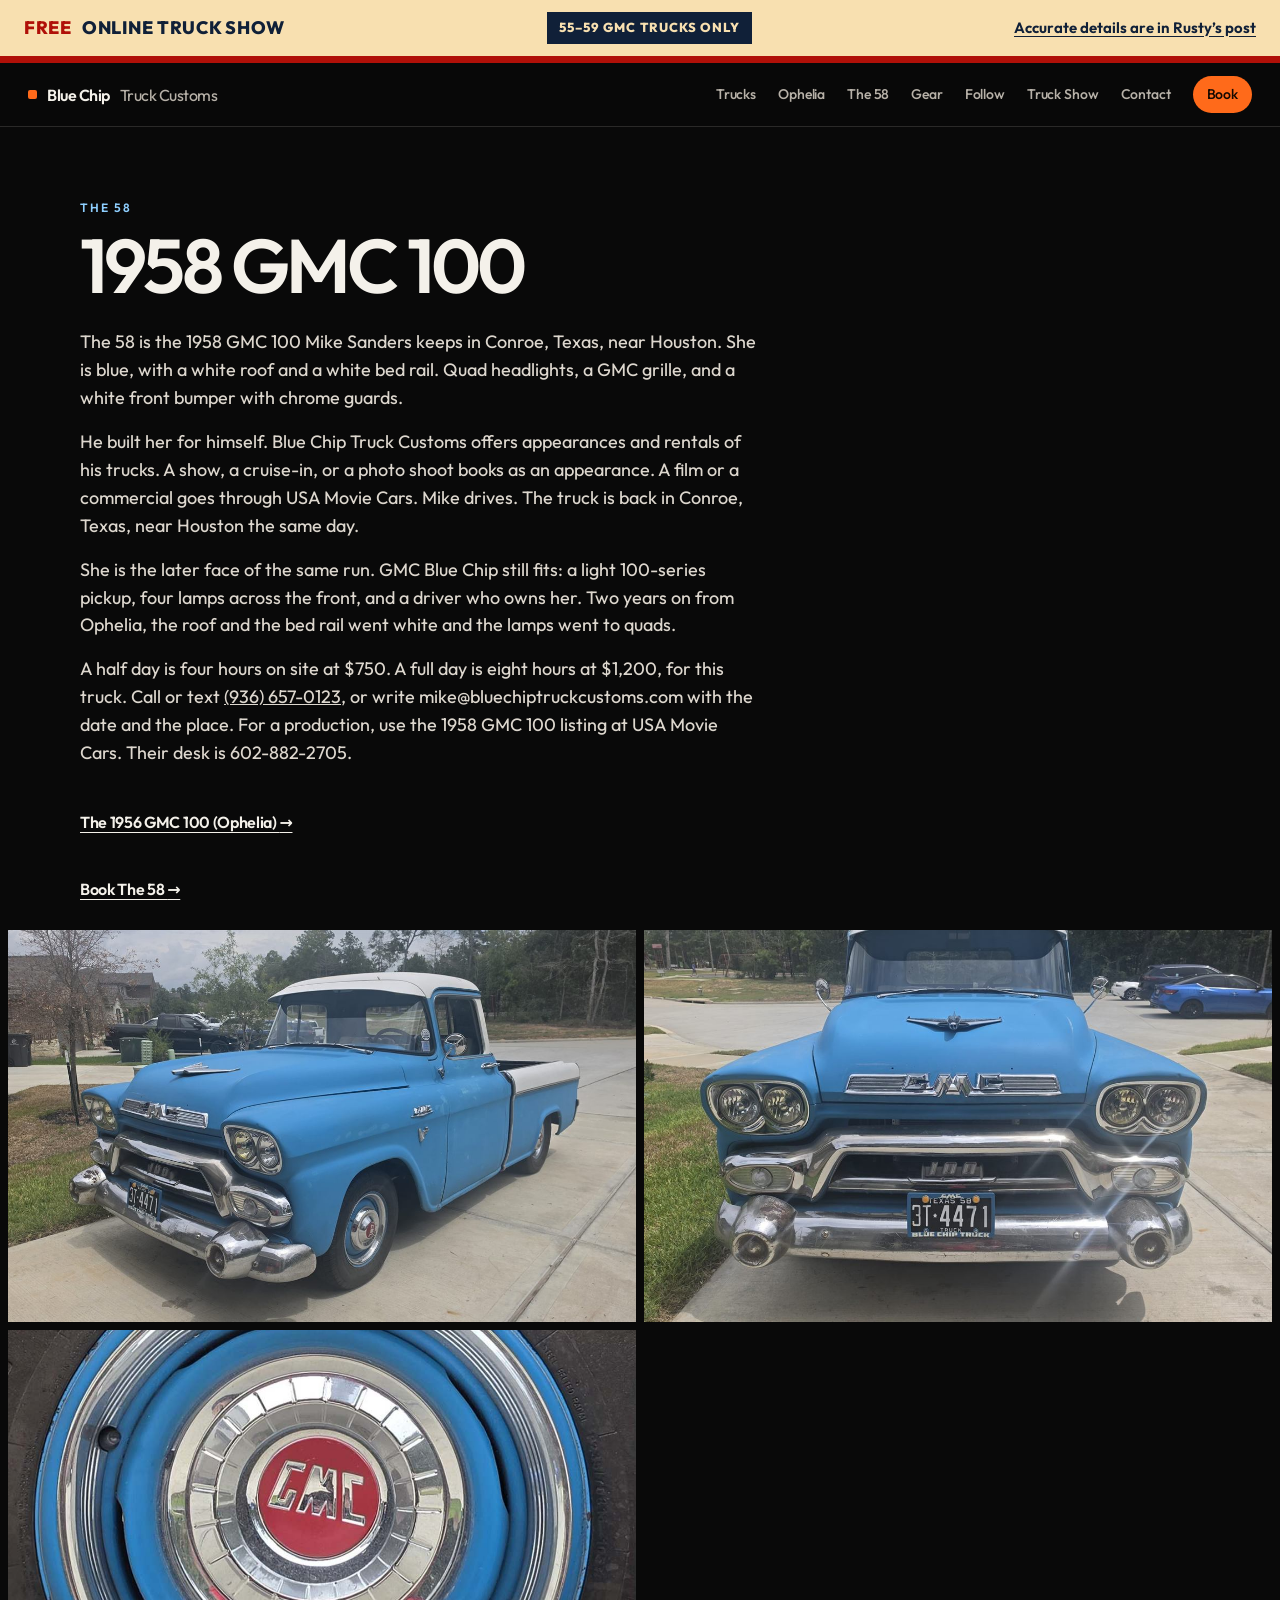
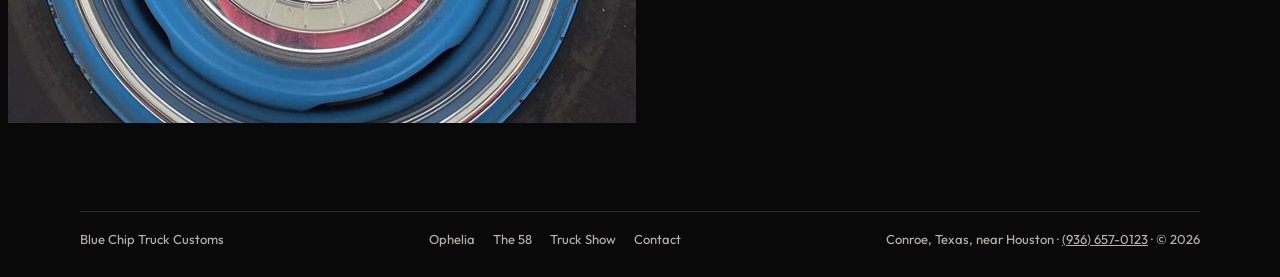
==== 58/index.html @ 90901727 "Match the truck-show flag to the colors on Rusty's poster." ====
<!DOCTYPE html>
<html lang="en">
<head>
<meta charset="utf-8">
<meta name="viewport" content="width=device-width, initial-scale=1">
<title>1958 GMC 100 | Blue Chip Truck Customs</title>
<meta name="description" content="The 58 is the blue 1958 GMC 100 at Blue Chip Truck Customs in Conroe, Texas, near Houston. Appearances and rentals, owner-driven.">
<link rel="canonical" href="https://bluechiptruckcustoms.com/58/">
<meta name="theme-color" content="#090909">
<meta property="og:title" content="1958 GMC 100 | Blue Chip Truck Customs">
<meta property="og:description" content="The 58 is the blue 1958 GMC 100 at Blue Chip Truck Customs in Conroe, Texas, near Houston. Appearances and rentals, owner-driven.">
<meta property="og:type" content="website">
<meta property="og:url" content="https://bluechiptruckcustoms.com/58/">
<meta property="og:image" content="https://bluechiptruckcustoms.com/images/slate-front.jpg">
<meta name="twitter:card" content="summary_large_image">
<link rel="icon" href="../favicon.svg" type="image/svg+xml">
<link rel="preload" href="../fonts/Outfit-Variable.woff2" as="font" type="font/woff2" crossorigin>
<link rel="stylesheet" href="../styles.css">
<script type="application/ld+json">
{
  "@context": "https://schema.org",
  "@type": "LocalBusiness",
  "name": "Blue Chip Truck Customs",
  "url": "https://bluechiptruckcustoms.com/",
  "email": "mike@bluechiptruckcustoms.com",
  "telephone": "+1-936-657-0123",
  "image": "https://bluechiptruckcustoms.com/images/slate-front.jpg",
  "description": "Blue Chip Truck Customs books appearances and rentals of classic 1956 and 1958 GMC trucks in Conroe, Texas, near Houston. Owner-driven for shows and photos.",
  "areaServed": [
    { "@type": "City", "name": "Conroe" },
    { "@type": "City", "name": "Houston" }
  ]
}
</script>
<script>
!function(e){if(!window.pintrk){window.pintrk=function(){window.pintrk.queue.push(Array.prototype.slice.call(arguments))};var n=window.pintrk;n.queue=[],n.version="3.0";var t=document.createElement("script");t.async=!0,t.src=e;var r=document.getElementsByTagName("script")[0];r.parentNode.insertBefore(t,r)}}("https://s.pinimg.com/ct/core.js");
pintrk('load','2614106299351');
pintrk('page');
</script>
<noscript><img height="1" width="1" style="display:none;" alt="" src="https://ct.pinterest.com/v3/?event=init&tid=2614106299351&noscript=1"></noscript>
</head>
<body>
<a class="skip" href="#content">Skip to The 58</a>
<a class="show-flag" href="https://www.facebook.com/events/2362457191221262/?view=permalink&amp;post_id=2362457324554582">
  <span class="show-flag-title"><span class="show-flag-free">Free</span> Online Truck Show</span>
  <span class="show-flag-only">55–59 GMC trucks only</span>
  <span class="show-flag-link">Accurate details are in Rusty’s post</span>
</a>
<header class="site-header">
  <p class="mark">
    <a href="/">
      <span class="chip" aria-hidden="true"></span>
      Blue Chip
      <span class="mark-rest">Truck Customs</span>
    </a>
  </p>
  <nav class="nav" aria-label="Primary">
    <a href="/#trucks">Trucks</a>
    <a href="/ophelia/">Ophelia</a>
    <a href="/58/">The 58</a>
    <a href="/#gear">Gear</a>
    <a href="/#follow">Follow</a>
    <a href="/gmc-truck-show/">Truck Show</a>
    <a href="/contact/">Contact</a>
    <a class="nav-book" href="/contact/">Book</a>
  </nav>
</header>

<main class="page" id="content">
  <div class="wrap">
    <p class="eyebrow accent-blue">The 58</p>
    <h1>1958 GMC 100</h1>
    <div class="page-copy">
      <p>The 58 is the 1958 GMC 100 Mike Sanders keeps in Conroe, Texas, near Houston. She is blue, with a white roof and a white bed rail. Quad headlights, a GMC grille, and a white front bumper with chrome guards.</p>
      <p>He built her for himself. Blue Chip Truck Customs offers appearances and rentals of his trucks. A show, a cruise-in, or a photo shoot books as an appearance. A film or a commercial goes through USA Movie Cars. Mike drives. The truck is back in Conroe, Texas, near Houston the same day.</p>
      <p>She is the later face of the same run. GMC Blue Chip still fits: a light 100-series pickup, four lamps across the front, and a driver who owns her. Two years on from Ophelia, the roof and the bed rail went white and the lamps went to quads.</p>
      <p>A half day is four hours on site at $750. A full day is eight hours at $1,200, for this truck. Call or text <a href="tel:+19366570123">(936) 657-0123</a>, or write mike@bluechiptruckcustoms.com with the date and the place. For a production, use the 1958 GMC 100 listing at USA Movie Cars. Their desk is 602-882-2705.</p>
    </div>
    <p><a class="text-link" href="/ophelia/">The 1956 GMC 100 (Ophelia) <span aria-hidden="true">&rarr;</span></a></p>
    <p><a class="text-link" href="/contact/">Book The 58 <span aria-hidden="true">&rarr;</span></a></p>
  </div>
  <div class="gallery">
    <img src="../images/slate-front.jpg" width="1364" height="768" alt="Blue 1958 GMC pickup The 58, white roof, front three-quarter">
    <img src="../images/slate-grille.jpg" width="1296" height="729" alt="Front of The 58, quad headlights and GMC grille">
    <img class="wheel" src="../images/slate-wheel.jpg" width="1132" height="1110" alt="Blue and chrome GMC hubcap on The 58">
  </div>
</main>

<footer class="site-footer">
  <div class="wrap footer-row">
    <p>Blue Chip Truck Customs</p>
    <nav class="footer-links" aria-label="Pages">
      <a href="/ophelia/">Ophelia</a>
      <a href="/58/">The 58</a>
      <a href="/gmc-truck-show/">Truck Show</a>
      <a href="/contact/">Contact</a>
    </nav>
    <p>Conroe, Texas, near Houston &middot; <a href="tel:+19366570123">(936) 657-0123</a> &middot; &copy; 2026</p>
  </div>
</footer>
</body>
</html>
---- styles.css ----
@font-face {
  font-family: Outfit;
  src: url("fonts/Outfit-Variable.woff2") format("woff2");
  font-weight: 100 900;
  font-style: normal;
  font-display: swap;
}

:root {
  --bg: #090909;
  --ink: #f4f1ea;
  --muted: #b7b1a8;
  --line: rgba(244, 241, 234, 0.14);
  --orange: #ff6a1a;
  --blue: #8ecfff;
  --max: 1120px;
  --header: 64px;
}

* { box-sizing: border-box; }

html { scroll-behavior: smooth; }

html,
body { overflow-x: clip; }

body {
  margin: 0;
  background: var(--bg);
  color: var(--ink);
  font-family: Outfit, "Segoe UI", system-ui, sans-serif;
  font-size: 17px;
  font-weight: 430;
  line-height: 1.5;
  text-rendering: optimizeLegibility;
  -webkit-font-smoothing: antialiased;
  color-scheme: dark;
}

img { display: block; max-width: 100%; height: auto; }

a { color: inherit; }

::selection {
  background: var(--orange);
  color: #140800;
}

.skip {
  position: absolute;
  left: 12px;
  top: -48px;
  z-index: 20;
  padding: 8px 12px;
  background: var(--orange);
  color: #140800;
  font-weight: 600;
  text-decoration: none;
}

.skip:focus { top: 12px; }

.show-flag {
  display: flex;
  flex-wrap: wrap;
  justify-content: space-between;
  align-items: center;
  gap: 8px 28px;
  width: 100%;
  padding: 12px 24px;
  background: #f8e0b0;
  color: #102038;
  text-decoration: none;
  border-bottom: 7px solid #b01008;
}

.show-flag-title {
  font-size: 18px;
  font-weight: 800;
  letter-spacing: 0.04em;
  text-transform: uppercase;
  color: #102038;
}

.show-flag-free {
  color: #b01008;
  margin-right: 0.35em;
}

.show-flag-only {
  background: #102038;
  color: #f8e0b0;
  font-size: 13px;
  font-weight: 800;
  letter-spacing: 0.08em;
  text-transform: uppercase;
  padding: 6px 12px;
}

.show-flag-link {
  font-size: 15px;
  font-weight: 650;
  color: #102038;
  text-decoration: underline;
  text-underline-offset: 3px;
}

.show-flag:hover { background: #fae6bc; }

.show-flag:focus-visible {
  outline: 3px solid #102038;
  outline-offset: -6px;
}

.sr {
  position: absolute;
  width: 1px;
  height: 1px;
  padding: 0;
  margin: -1px;
  overflow: hidden;
  clip: rect(0, 0, 0, 0);
  white-space: nowrap;
  border: 0;
}

.wrap {
  width: min(var(--max), calc(100% - 48px));
  margin-inline: auto;
}

.site-header {
  position: sticky;
  top: 0;
  z-index: 5;
  display: flex;
  align-items: center;
  justify-content: space-between;
  gap: 20px;
  height: var(--header);
  padding: 0 28px;
  background: rgba(9, 9, 9, 0.9);
  border-bottom: 1px solid var(--line);
  backdrop-filter: blur(16px);
}

.mark {
  margin: 0;
  font-size: 16px;
  font-weight: 600;
  letter-spacing: -0.03em;
  line-height: 1;
}

.mark a {
  display: inline-flex;
  align-items: center;
  gap: 10px;
  text-decoration: none;
}

.chip {
  width: 9px;
  height: 9px;
  border-radius: 2px;
  background: var(--orange);
}

.mark-rest {
  font-weight: 430;
  color: var(--muted);
}

.nav {
  display: flex;
  align-items: center;
  gap: 22px;
}

.nav a {
  font-size: 14px;
  font-weight: 520;
  letter-spacing: -0.01em;
  text-decoration: none;
  color: var(--muted);
}

.nav a:hover { color: var(--ink); }

.nav-book {
  padding: 8px 14px;
  border-radius: 999px;
  background: var(--orange);
  color: #140800;
}

.nav a.nav-book { color: #140800; }

.nav-book:hover { background: #ff8140; }

a:focus-visible,
.panel:focus-visible {
  outline: 2px solid var(--orange);
  outline-offset: 3px;
}

.hero {
  display: grid;
  grid-template-columns: 1fr 1fr;
  gap: 3px;
  background: #000;
}

.panel {
  position: relative;
  display: block;
  overflow: hidden;
  aspect-ratio: 16 / 10;
  color: #fff;
  text-decoration: none;
}

.panel img {
  position: absolute;
  inset: 0;
  width: 100%;
  height: 100%;
  object-fit: cover;
  object-position: 50% 62%;
  transition: transform 0.7s ease;
}

.panel .slate { object-position: 42% 58%; }

.panel:hover img { transform: scale(1.035); }

.panel-shade {
  position: absolute;
  inset: auto 0 0 0;
  height: 46%;
  background: linear-gradient(to top, rgba(0, 0, 0, 0.78), rgba(0, 0, 0, 0));
  pointer-events: none;
}

.panel-label {
  position: absolute;
  left: 24px;
  right: 24px;
  bottom: 22px;
  display: flex;
  flex-direction: column;
  gap: 2px;
}

.panel-year {
  font-size: 12px;
  font-weight: 560;
  letter-spacing: 0.16em;
  text-transform: uppercase;
  color: rgba(255, 255, 255, 0.78);
}

.panel-name {
  font-size: clamp(40px, 4.6vw, 68px);
  font-weight: 600;
  letter-spacing: -0.045em;
  line-height: 0.92;
}

.story { padding: 96px 0 20px; }

.eyebrow {
  margin: 0 0 14px;
  font-size: 12px;
  font-weight: 600;
  letter-spacing: 0.16em;
  text-transform: uppercase;
  color: var(--orange);
}

.accent-blue { color: var(--blue); }

.display {
  max-width: min(11em, 100%);
  margin: 0;
  font-size: clamp(40px, 5.6vw, 80px);
  font-weight: 560;
  letter-spacing: -0.046em;
  line-height: 0.98;
  text-wrap: balance;
}

.where {
  margin: 22px 0 0;
  color: var(--muted);
  font-size: 13px;
  font-weight: 560;
  letter-spacing: 0.16em;
  text-transform: uppercase;
}

.chapter { padding-top: 96px; }

.chapter-head {
  display: grid;
  grid-template-columns: 0.85fr 1.15fr;
  gap: 28px 48px;
  align-items: end;
}

h2 {
  margin: 0;
  font-size: clamp(48px, 11vw, 108px);
  font-weight: 600;
  letter-spacing: -0.05em;
  line-height: 0.86;
  text-wrap: balance;
}

.copy p,
.lead,
.book-copy p {
  margin: 0;
  color: #ddd7ce;
  font-size: 18px;
  line-height: 1.5;
}

.chapter h2 {
  max-width: 9em;
  font-size: clamp(32px, 4.8vw, 64px);
  line-height: 0.92;
}

.prose {
  display: flex;
  flex-direction: column;
  gap: 16px;
  max-width: 40em;
  margin-top: 28px;
}

.prose p,
.page-copy p {
  margin: 0;
  color: #ddd7ce;
  font-size: 18px;
  line-height: 1.55;
}

.page { padding: 72px 0 88px; }

.page h1 {
  margin: 0;
  max-width: 12em;
  font-size: clamp(40px, 6vw, 76px);
  font-weight: 600;
  letter-spacing: -0.05em;
  line-height: 0.92;
}

.page-copy {
  display: flex;
  flex-direction: column;
  gap: 16px;
  max-width: 40em;
  margin-top: 28px;
}

.page .book-copy { margin-top: 28px; }

.footer-links {
  display: flex;
  flex-wrap: wrap;
  gap: 8px 18px;
}

.footer-links a {
  color: var(--muted);
  font-size: 13px;
  text-decoration: none;
}

.footer-links a:hover { color: var(--ink); }

.facts {
  display: grid;
  grid-template-columns: repeat(4, minmax(0, 1fr));
  gap: 16px 18px;
  margin: 28px auto 0;
  padding-top: 18px;
  border-top: 1px solid var(--line);
}

.facts div { min-width: 0; }

.facts dt {
  margin: 0;
  color: var(--muted);
  font-size: 11px;
  font-weight: 600;
  letter-spacing: 0.14em;
  text-transform: uppercase;
}

.facts dd {
  margin: 6px 0 0;
  font-size: 15px;
  font-weight: 520;
  letter-spacing: -0.02em;
}

.gallery {
  display: grid;
  grid-template-columns: minmax(0, 1fr) minmax(0, 1fr);
  gap: 8px;
  margin-top: 28px;
  padding: 0 8px;
}

.gallery img {
  width: 100%;
  aspect-ratio: 16 / 10;
  object-fit: cover;
  background: #161616;
}

.gallery-detail { grid-template-columns: minmax(0, 1.6fr) minmax(0, 1fr); }

.gallery-detail img,
.gallery-detail .wheel {
  height: auto;
  aspect-ratio: 16 / 10;
}

.gallery-detail .wheel {
  aspect-ratio: 1;
  object-position: center;
}

.gear {
  margin-top: 96px;
  padding: 72px 0 28px;
  border-top: 1px solid var(--line);
}

.gear h2 { margin-bottom: 14px; }

.lead { max-width: 34em; }

.cards {
  display: grid;
  grid-template-columns: 1fr 1fr;
  gap: 18px;
  margin-top: 32px;
}

.card {
  display: block;
  color: inherit;
  text-decoration: none;
}

.card-media {
  display: block;
  overflow: hidden;
  border-radius: 16px;
  background: #fff;
}

.card img {
  width: 100%;
  aspect-ratio: 1;
  object-fit: cover;
  transition: transform 0.55s ease;
}

.card:hover img { transform: scale(1.03); }

.card-copy {
  display: flex;
  flex-direction: column;
  gap: 4px;
  padding: 14px 2px 0;
}

.card strong {
  font-size: 22px;
  font-weight: 600;
  letter-spacing: -0.03em;
}

.card-copy span { color: var(--muted); font-size: 15px; }

.text-link {
  display: inline-block;
  margin-top: 26px;
  font-size: 16px;
  font-weight: 600;
  letter-spacing: -0.02em;
  text-underline-offset: 4px;
}

.text-link:hover { color: var(--orange); }

.spot { padding: 72px 0 8px; }

.spot-grid {
  display: grid;
  grid-template-columns: 1.1fr 0.9fr;
  gap: 32px 48px;
  align-items: end;
  padding-top: 48px;
  border-top: 1px solid var(--line);
}

.spot-copy {
  display: flex;
  flex-direction: column;
  align-items: flex-start;
  gap: 16px;
}

.spot-copy p { max-width: 28em; }

.book { padding: 88px 0 72px; }

.film {
  display: flex;
  flex-direction: column;
  gap: 10px;
  margin-top: 8px;
  padding-top: 16px;
  border-top: 1px solid var(--line);
}

.film p { margin: 0; }

.film-links {
  display: flex;
  flex-wrap: wrap;
  gap: 8px 18px;
}

.film-links a {
  font-weight: 620;
  letter-spacing: -0.02em;
  text-underline-offset: 3px;
}

.film-links a:hover { color: var(--orange); }

.book-grid {
  display: grid;
  grid-template-columns: 1.1fr 0.9fr;
  gap: 32px 48px;
  align-items: end;
  padding-top: 48px;
  border-top: 1px solid var(--line);
}

.book-copy {
  display: flex;
  flex-direction: column;
  align-items: flex-start;
  gap: 16px;
}

.book-copy p { max-width: 28em; }

.rates {
  display: grid;
  grid-template-columns: 1fr 1fr;
  gap: 8px 28px;
  width: 100%;
  max-width: 28em;
  margin: 0;
}

.rates dt {
  margin: 0;
  color: var(--muted);
  font-size: 11px;
  font-weight: 600;
  letter-spacing: 0.14em;
  text-transform: uppercase;
}

.rates dd {
  margin: 4px 0 0;
  font-size: 32px;
  font-weight: 600;
  letter-spacing: -0.04em;
  line-height: 1;
}

.book-copy p.rate-note {
  color: var(--muted);
  font-size: 15px;
}

.btn {
  display: inline-flex;
  align-items: center;
  justify-content: center;
  min-height: 48px;
  padding: 12px 18px;
  border-radius: 999px;
  background: var(--orange);
  color: #140800;
  font-size: 16px;
  font-weight: 650;
  letter-spacing: -0.02em;
  text-decoration: none;
}

.btn:hover { background: #ff8140; }

.email {
  color: var(--muted);
  font-size: 15px;
  text-underline-offset: 3px;
  overflow-wrap: anywhere;
}

.email:hover { color: var(--ink); }

.follow {
  padding: 88px 0 8px;
}

.follow h2 { margin-bottom: 0; }

.link-stack {
  display: flex;
  flex-direction: column;
  gap: 10px;
  max-width: 640px;
  margin-top: 28px;
}

.link-row {
  display: grid;
  grid-template-columns: auto 1fr auto;
  align-items: center;
  gap: 16px;
  min-height: 68px;
  padding: 14px 18px;
  border: 1px solid var(--line);
  border-radius: 16px;
  text-decoration: none;
}

.link-row:hover {
  border-color: var(--orange);
  background: rgba(255, 106, 26, 0.08);
}

.link-name {
  font-size: 18px;
  font-weight: 620;
  letter-spacing: -0.03em;
}

.link-meta {
  color: var(--muted);
  font-size: 14px;
  text-align: right;
}

.link-go {
  color: var(--orange);
  font-size: 18px;
  line-height: 1;
}

.site-footer {
  padding: 0 0 28px;
}

.footer-row {
  display: flex;
  justify-content: space-between;
  gap: 12px 24px;
  padding-top: 18px;
  border-top: 1px solid var(--line);
}

.site-footer p {
  margin: 0;
  color: var(--muted);
  font-size: 13px;
}

#trucks,
#ophelia,
#the-58,
#gear,
#follow,
#framed,
#book { scroll-margin-top: 76px; }

@media (max-width: 900px) {
  :root { --header: 56px; }

  .wrap { width: min(var(--max), calc(100% - 32px)); }

  .site-header {
    height: auto;
    min-height: var(--header);
    flex-wrap: wrap;
    padding: 8px 10px;
    gap: 8px;
  }

  .mark { font-size: 14px; }

  .mark a { gap: 6px; }

  .mark-rest { display: none; }

  .nav {
    gap: 8px 12px;
    flex-wrap: wrap;
    justify-content: flex-end;
  }

  .nav a {
    font-size: 12px;
    white-space: nowrap;
  }

  .nav-book { padding: 6px 9px; }

  .hero { grid-template-columns: 1fr; }

  .panel-label { left: 16px; bottom: 14px; }

  .panel-name { font-size: 40px; }

  .story { padding-top: 64px; }

  .chapter { padding-top: 72px; }

  .chapter-head,
  .book-grid,
  .spot-grid,
  .cards,
  .gallery,
  .gallery-detail { grid-template-columns: minmax(0, 1fr); }

  .chapter-head > *,
  .book-grid > *,
  .spot-grid > * { min-width: 0; }

  .facts { grid-template-columns: 1fr 1fr; }

  .gallery-detail .wheel { max-width: 420px; }

  .gear { margin-top: 72px; }

  .follow { padding-top: 64px; }

  .link-row {
    grid-template-columns: 1fr auto;
    gap: 8px 12px;
  }

  .link-meta {
    grid-column: 1;
    text-align: left;
  }

  .link-go { grid-column: 2; grid-row: 1 / span 2; }

  .book { padding: 64px 0 48px; }

  .footer-row { flex-direction: column; }
}

@media (prefers-reduced-motion: reduce) {
  html { scroll-behavior: auto; }
  .panel img,
  .card img { transition: none; }
}
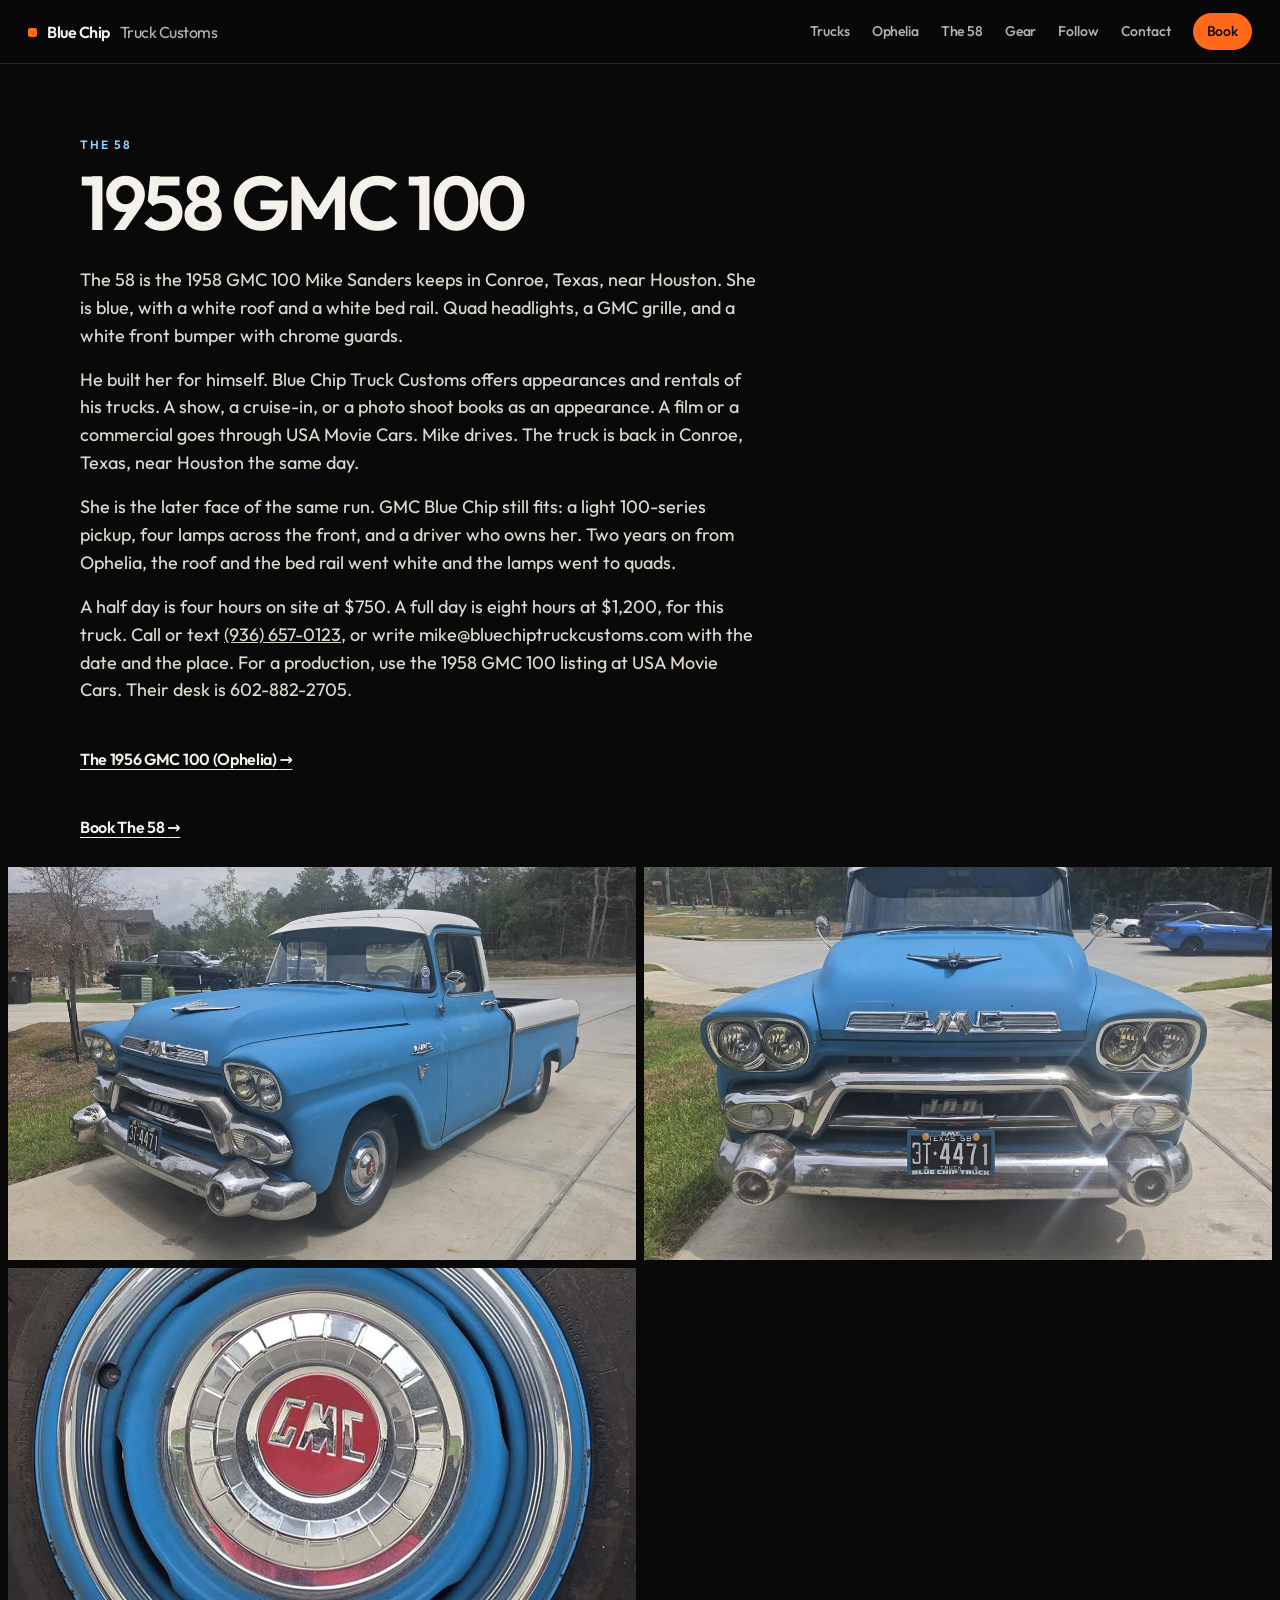
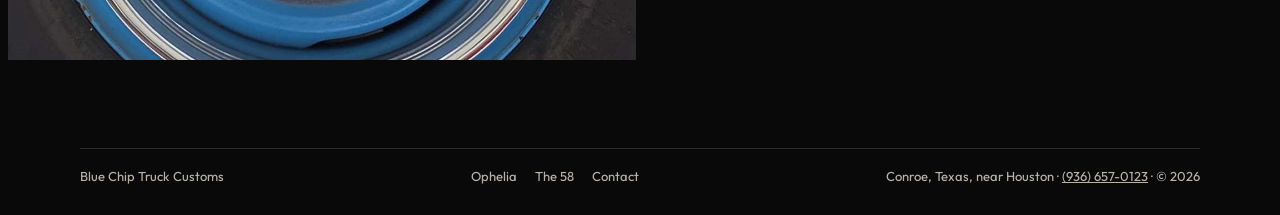
==== commit 2dd00f11: "Remove the online truck show now that the event is over." ====
--- a/58/index.html
+++ b/58/index.html
@@ -41,11 +41,6 @@
 </head>
 <body>
 <a class="skip" href="#content">Skip to The 58</a>
-<a class="show-flag" href="https://www.facebook.com/events/2362457191221262/?view=permalink&amp;post_id=2362457324554582">
-  <span class="show-flag-title"><span class="show-flag-free">Free</span> Online Truck Show</span>
-  <span class="show-flag-only">55–59 GMC trucks only</span>
-  <span class="show-flag-link">Accurate details are in Rusty’s post</span>
-</a>
 <header class="site-header">
   <p class="mark">
     <a href="/">
@@ -60,7 +55,6 @@
     <a href="/58/">The 58</a>
     <a href="/#gear">Gear</a>
     <a href="/#follow">Follow</a>
-    <a href="/gmc-truck-show/">Truck Show</a>
     <a href="/contact/">Contact</a>
     <a class="nav-book" href="/contact/">Book</a>
   </nav>
@@ -92,7 +86,6 @@
     <nav class="footer-links" aria-label="Pages">
       <a href="/ophelia/">Ophelia</a>
       <a href="/58/">The 58</a>
-      <a href="/gmc-truck-show/">Truck Show</a>
       <a href="/contact/">Contact</a>
     </nav>
     <p>Conroe, Texas, near Houston &middot; <a href="tel:+19366570123">(936) 657-0123</a> &middot; &copy; 2026</p>
--- a/styles.css
+++ b/styles.css
@@ -59,58 +59,6 @@
 }
 
 .skip:focus { top: 12px; }
-
-.show-flag {
-  display: flex;
-  flex-wrap: wrap;
-  justify-content: space-between;
-  align-items: center;
-  gap: 8px 28px;
-  width: 100%;
-  padding: 12px 24px;
-  background: #f8e0b0;
-  color: #102038;
-  text-decoration: none;
-  border-bottom: 7px solid #b01008;
-}
-
-.show-flag-title {
-  font-size: 18px;
-  font-weight: 800;
-  letter-spacing: 0.04em;
-  text-transform: uppercase;
-  color: #102038;
-}
-
-.show-flag-free {
-  color: #b01008;
-  margin-right: 0.35em;
-}
-
-.show-flag-only {
-  background: #102038;
-  color: #f8e0b0;
-  font-size: 13px;
-  font-weight: 800;
-  letter-spacing: 0.08em;
-  text-transform: uppercase;
-  padding: 6px 12px;
-}
-
-.show-flag-link {
-  font-size: 15px;
-  font-weight: 650;
-  color: #102038;
-  text-decoration: underline;
-  text-underline-offset: 3px;
-}
-
-.show-flag:hover { background: #fae6bc; }
-
-.show-flag:focus-visible {
-  outline: 3px solid #102038;
-  outline-offset: -6px;
-}
 
 .sr {
   position: absolute;
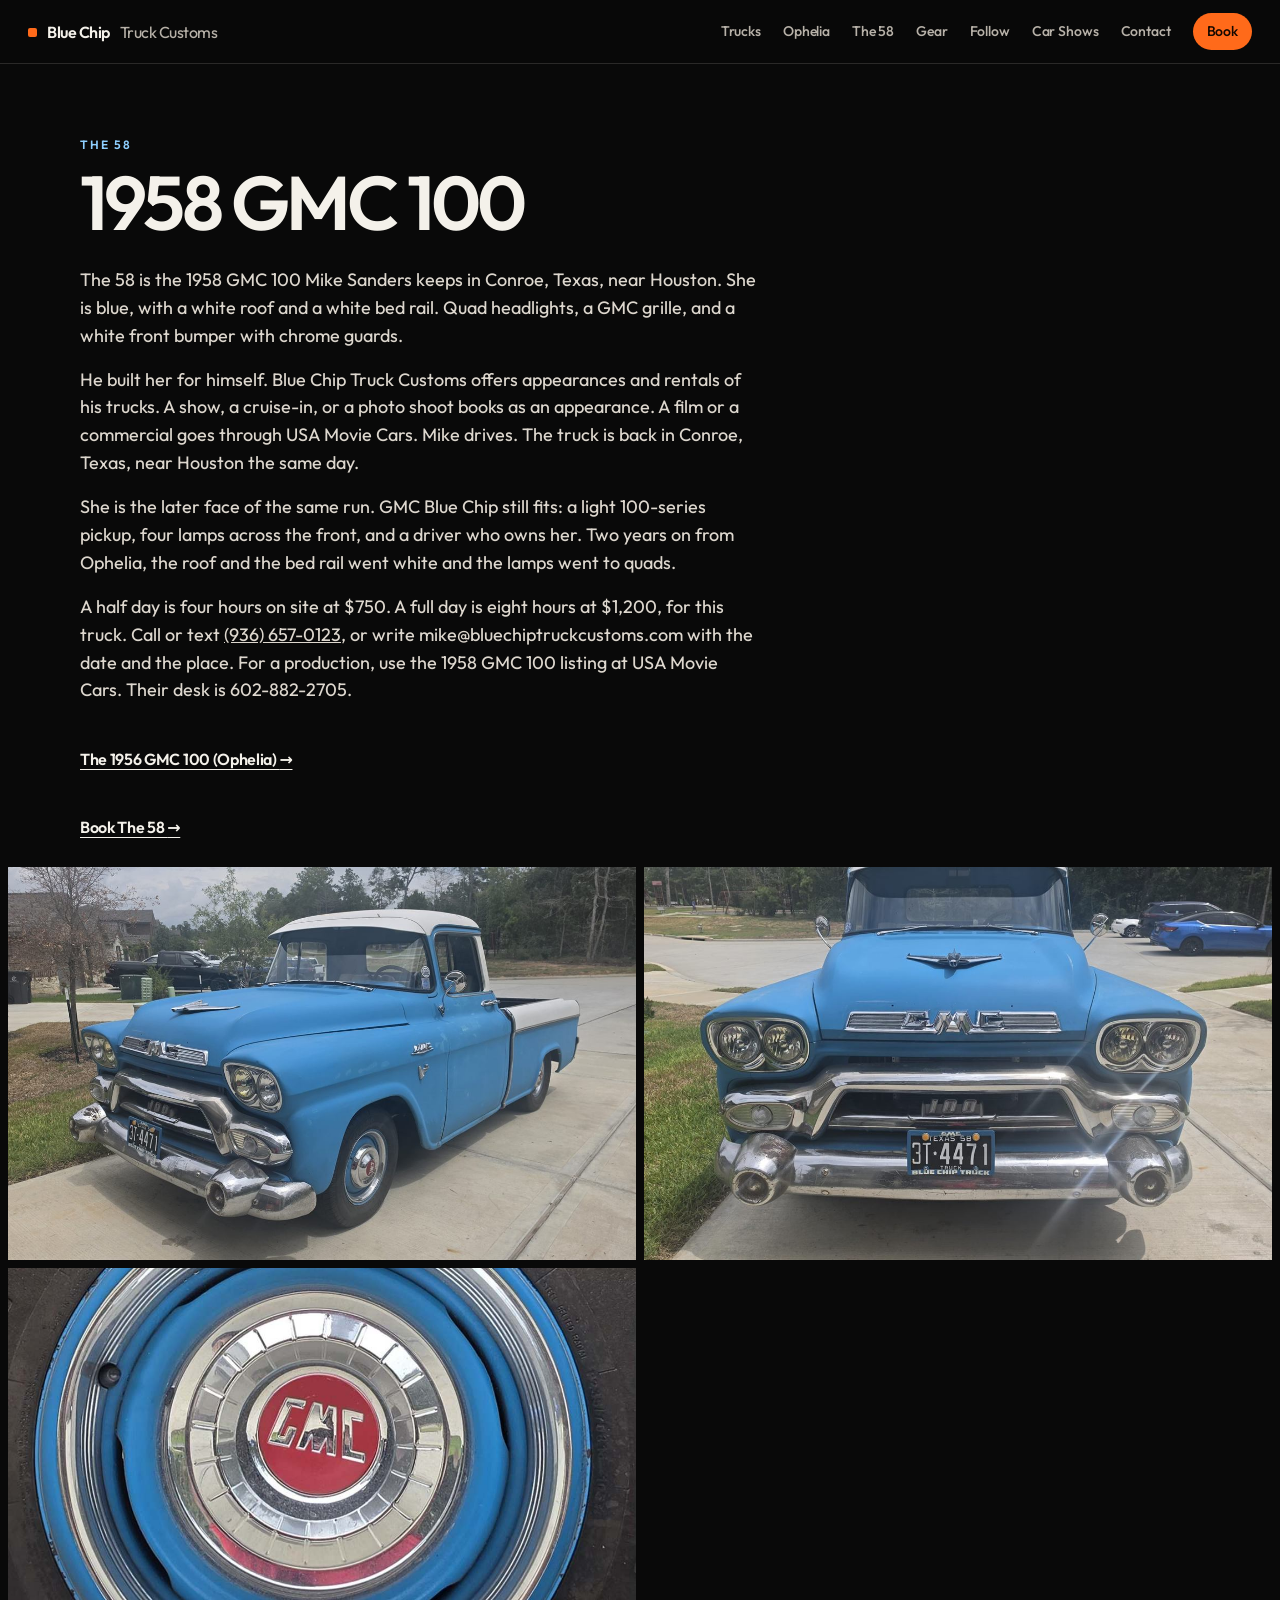
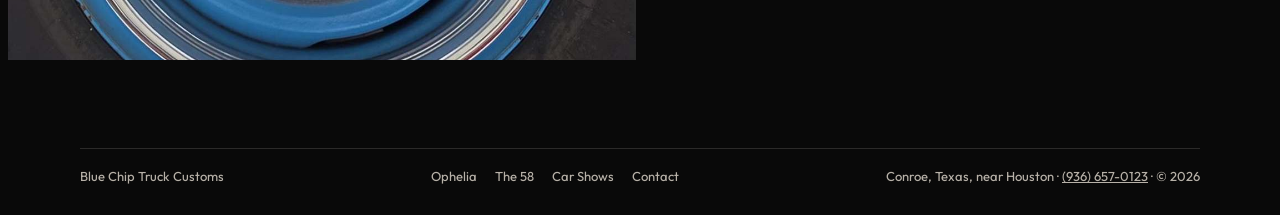
==== commit 8d8171b1: "Add the car show calendar to the site. The public list lives at /shows/ and loads approved shows fro" ====
--- a/58/index.html
+++ b/58/index.html
@@ -55,6 +55,7 @@
     <a href="/58/">The 58</a>
     <a href="/#gear">Gear</a>
     <a href="/#follow">Follow</a>
+    <a href="/shows/">Car Shows</a>
     <a href="/contact/">Contact</a>
     <a class="nav-book" href="/contact/">Book</a>
   </nav>
@@ -86,6 +87,7 @@
     <nav class="footer-links" aria-label="Pages">
       <a href="/ophelia/">Ophelia</a>
       <a href="/58/">The 58</a>
+      <a href="/shows/">Car Shows</a>
       <a href="/contact/">Contact</a>
     </nav>
     <p>Conroe, Texas, near Houston &middot; <a href="tel:+19366570123">(936) 657-0123</a> &middot; &copy; 2026</p>
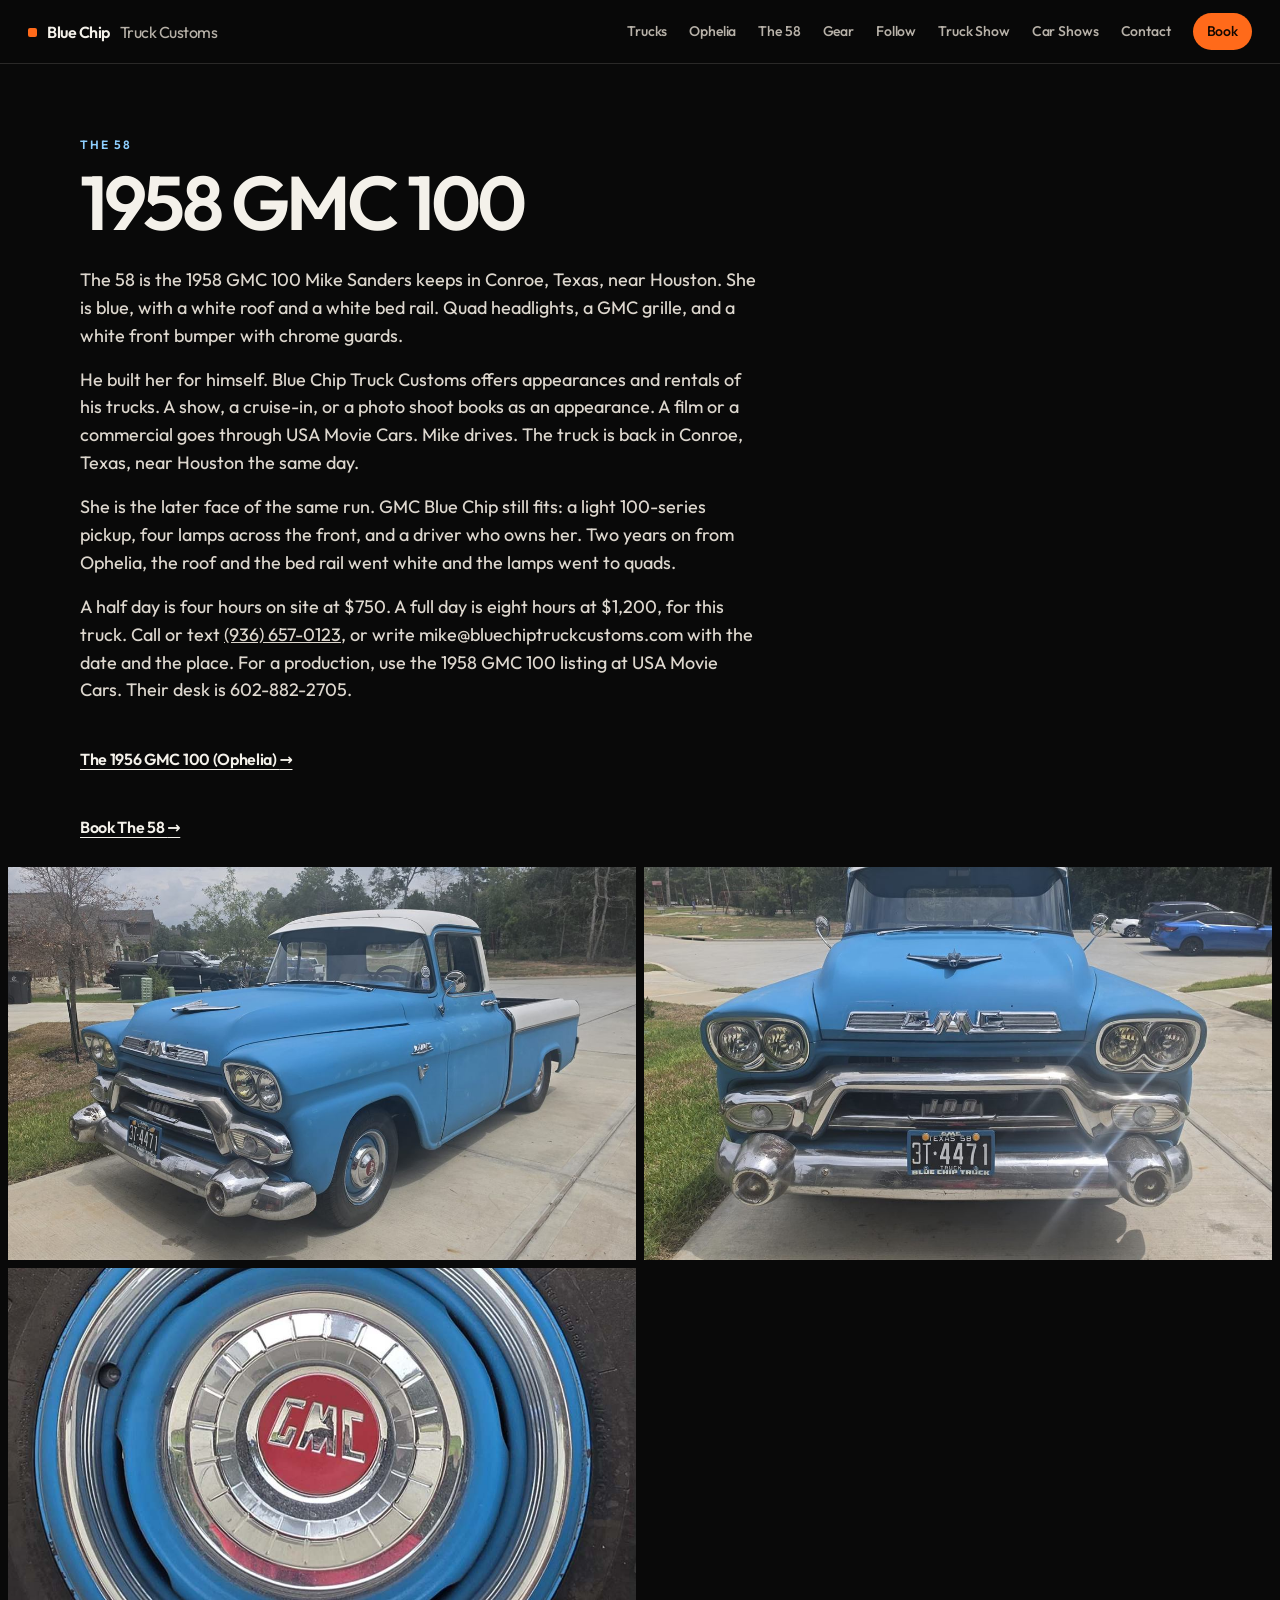
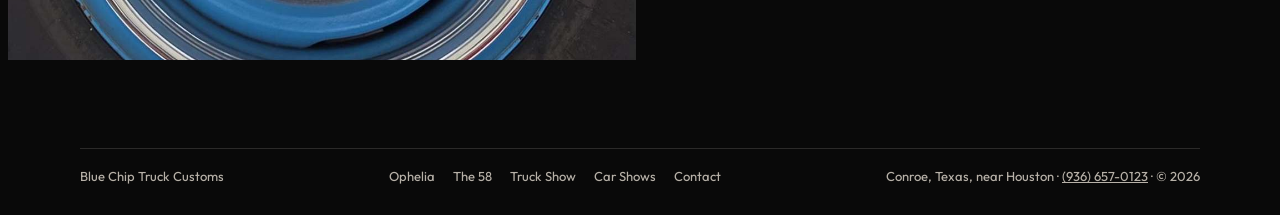
==== commit 681ef032: "Publish the 1955–59 GMC truck show winners. The page names the first-place trucks that already have " ====
--- a/58/index.html
+++ b/58/index.html
@@ -55,6 +55,7 @@
     <a href="/58/">The 58</a>
     <a href="/#gear">Gear</a>
     <a href="/#follow">Follow</a>
+    <a href="/gmc-truck-show/">Truck Show</a>
     <a href="/shows/">Car Shows</a>
     <a href="/contact/">Contact</a>
     <a class="nav-book" href="/contact/">Book</a>
@@ -87,6 +88,7 @@
     <nav class="footer-links" aria-label="Pages">
       <a href="/ophelia/">Ophelia</a>
       <a href="/58/">The 58</a>
+      <a href="/gmc-truck-show/">Truck Show</a>
       <a href="/shows/">Car Shows</a>
       <a href="/contact/">Contact</a>
     </nav>
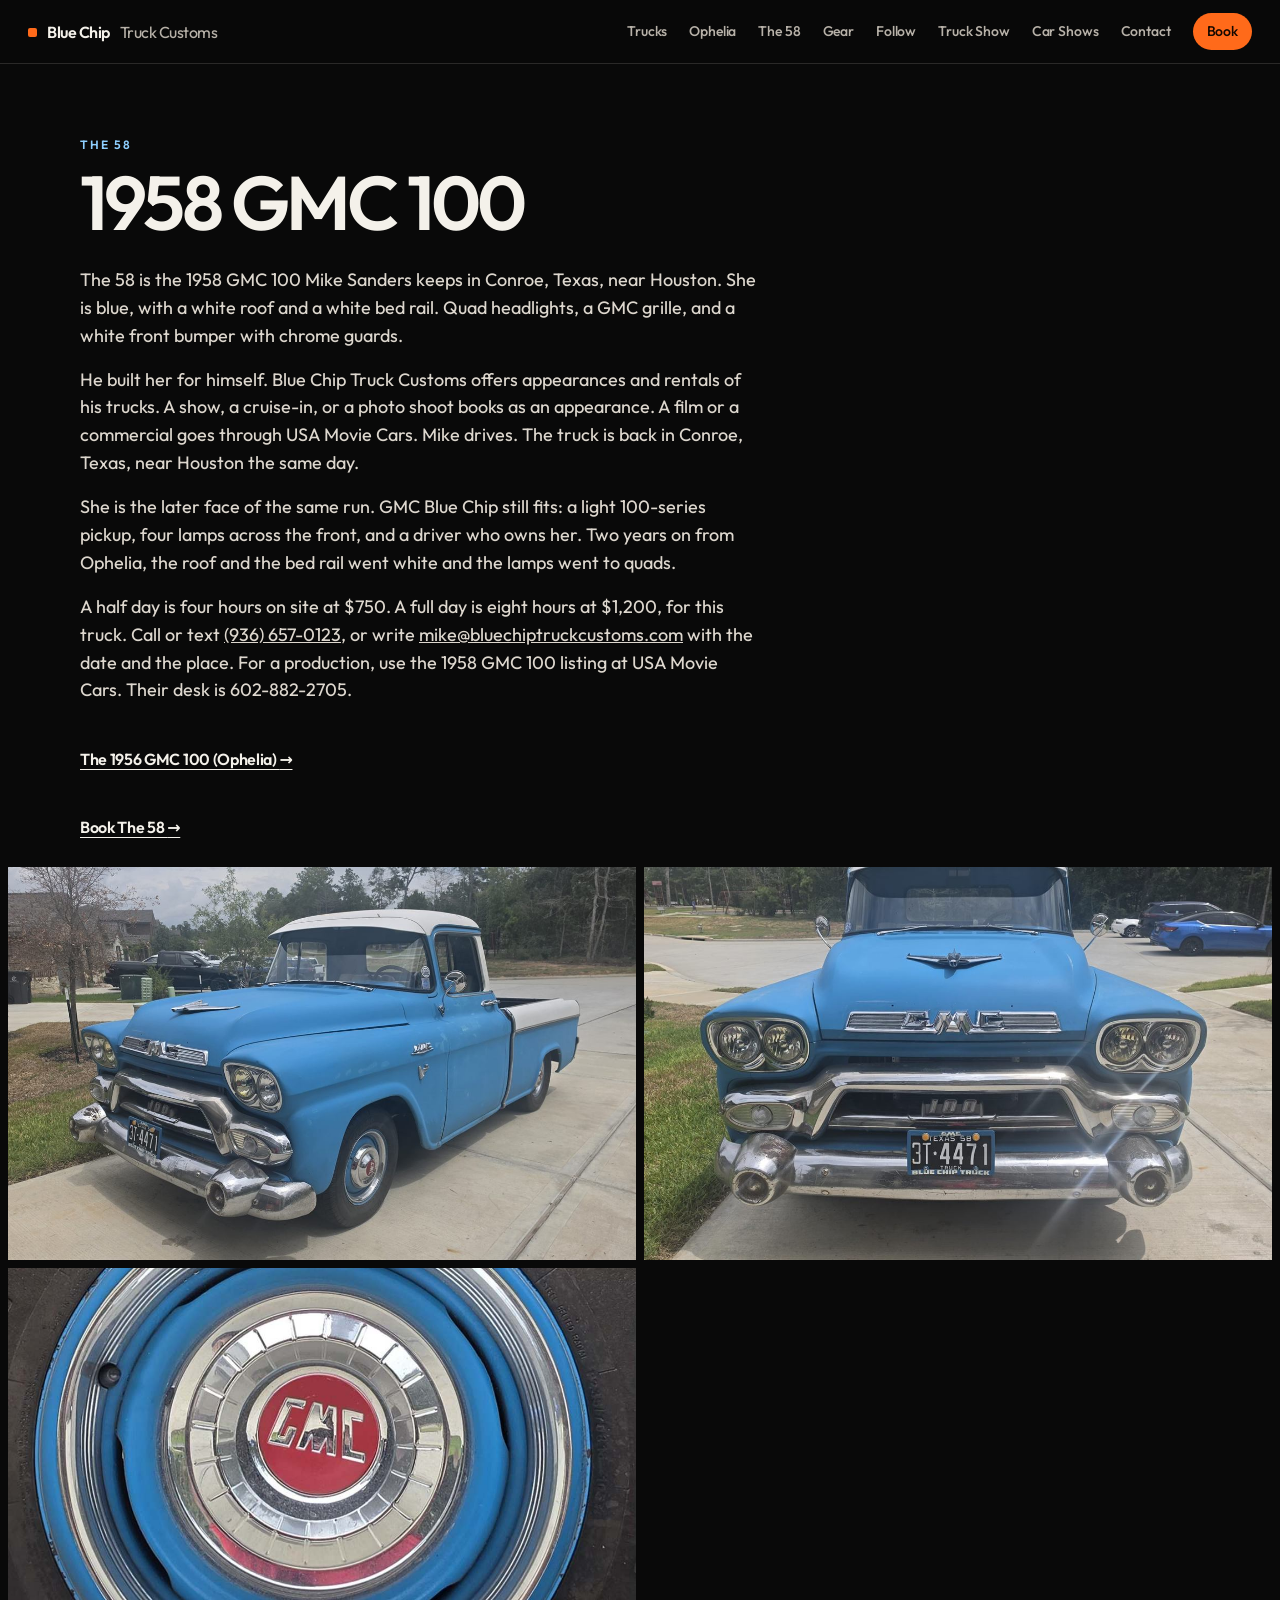
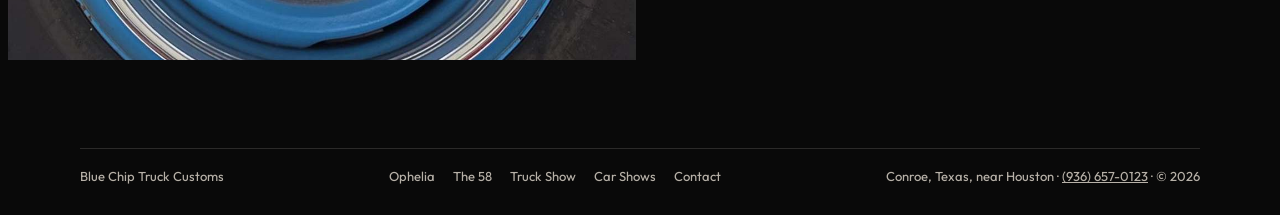
==== commit e8e3a206: "Open booking mail in the phone's own email app. Book a date and the address links were Gmail web lin" ====
--- a/58/index.html
+++ b/58/index.html
@@ -70,7 +70,7 @@
       <p>The 58 is the 1958 GMC 100 Mike Sanders keeps in Conroe, Texas, near Houston. She is blue, with a white roof and a white bed rail. Quad headlights, a GMC grille, and a white front bumper with chrome guards.</p>
       <p>He built her for himself. Blue Chip Truck Customs offers appearances and rentals of his trucks. A show, a cruise-in, or a photo shoot books as an appearance. A film or a commercial goes through USA Movie Cars. Mike drives. The truck is back in Conroe, Texas, near Houston the same day.</p>
       <p>She is the later face of the same run. GMC Blue Chip still fits: a light 100-series pickup, four lamps across the front, and a driver who owns her. Two years on from Ophelia, the roof and the bed rail went white and the lamps went to quads.</p>
-      <p>A half day is four hours on site at $750. A full day is eight hours at $1,200, for this truck. Call or text <a href="tel:+19366570123">(936) 657-0123</a>, or write mike@bluechiptruckcustoms.com with the date and the place. For a production, use the 1958 GMC 100 listing at USA Movie Cars. Their desk is 602-882-2705.</p>
+      <p>A half day is four hours on site at $750. A full day is eight hours at $1,200, for this truck. Call or text <a href="tel:+19366570123">(936) 657-0123</a>, or write <a href="mailto:mike@bluechiptruckcustoms.com?subject=Book%20The%2058">mike@bluechiptruckcustoms.com</a> with the date and the place. For a production, use the 1958 GMC 100 listing at USA Movie Cars. Their desk is 602-882-2705.</p>
     </div>
     <p><a class="text-link" href="/ophelia/">The 1956 GMC 100 (Ophelia) <span aria-hidden="true">&rarr;</span></a></p>
     <p><a class="text-link" href="/contact/">Book The 58 <span aria-hidden="true">&rarr;</span></a></p>
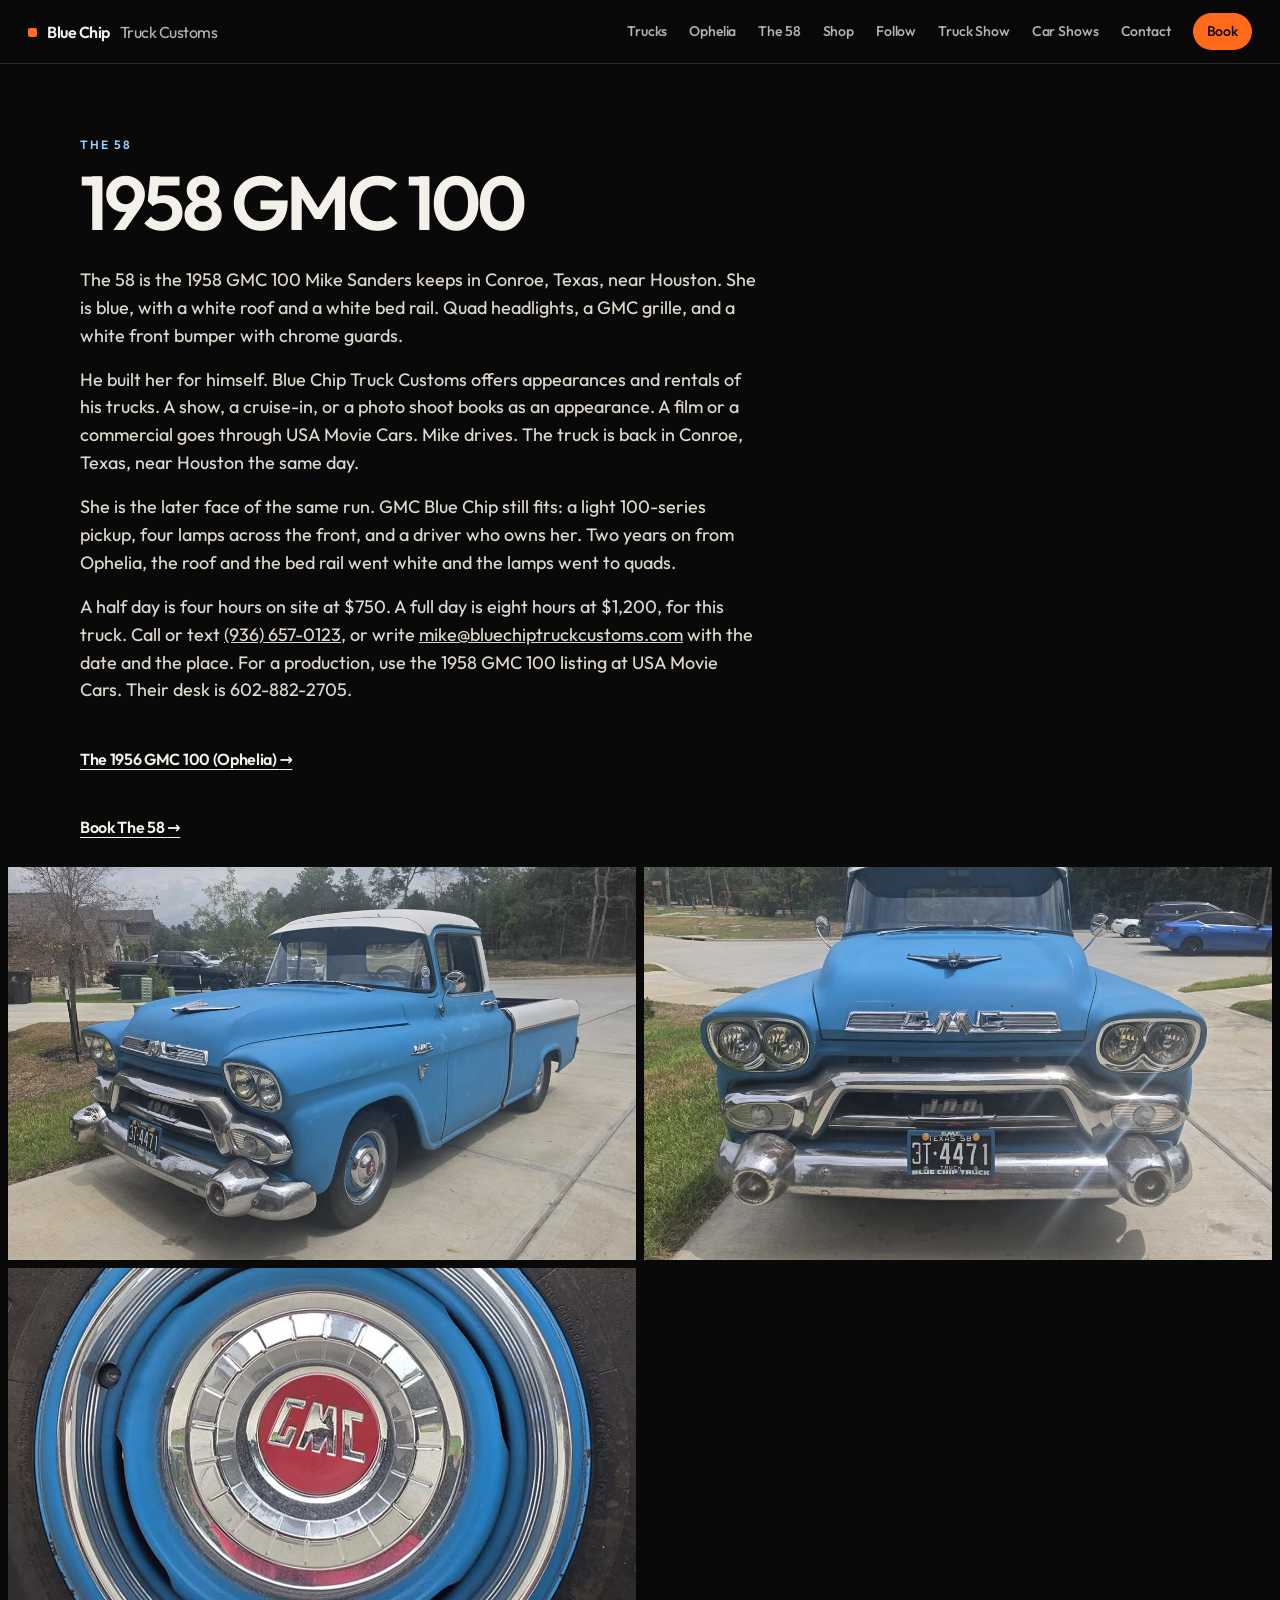
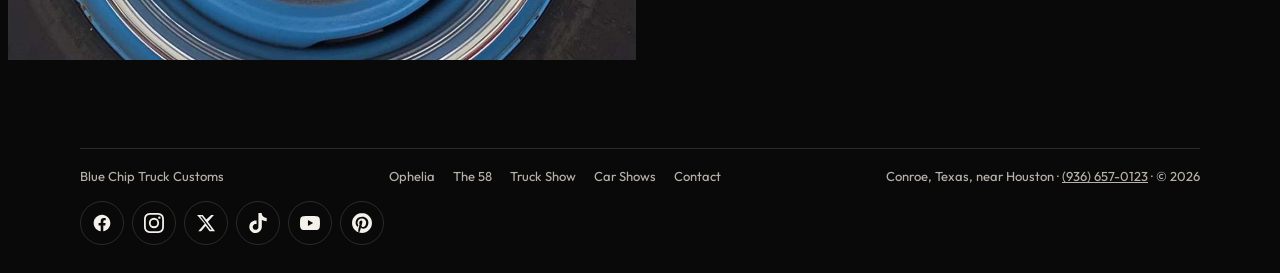
==== commit 057e176a: "Add the home Shop section and the social links. The shop pack also needs social.css from the social-" ====
--- a/58/index.html
+++ b/58/index.html
@@ -16,6 +16,8 @@
 <link rel="icon" href="../favicon.svg" type="image/svg+xml">
 <link rel="preload" href="../fonts/Outfit-Variable.woff2" as="font" type="font/woff2" crossorigin>
 <link rel="stylesheet" href="../styles.css">
+<link rel="stylesheet" href="../social.css">
+
 <script type="application/ld+json">
 {
   "@context": "https://schema.org",
@@ -53,7 +55,7 @@
     <a href="/#trucks">Trucks</a>
     <a href="/ophelia/">Ophelia</a>
     <a href="/58/">The 58</a>
-    <a href="/#gear">Gear</a>
+    <a href="/#shop">Shop</a>
     <a href="/#follow">Follow</a>
     <a href="/gmc-truck-show/">Truck Show</a>
     <a href="/shows/">Car Shows</a>
@@ -94,6 +96,29 @@
     </nav>
     <p>Conroe, Texas, near Houston &middot; <a href="tel:+19366570123">(936) 657-0123</a> &middot; &copy; 2026</p>
   </div>
+  <div class="wrap footer-social">
+    <nav class="social-links" aria-label="Blue Chip on social media">
+      <a href="https://www.facebook.com/BlueChipTruckCo" target="_blank" rel="noopener" aria-label="Blue Chip on Facebook">
+        <svg viewBox="0 0 24 24" aria-hidden="true" focusable="false"><path d="M22 12.07C22 6.5 17.52 2 12 2S2 6.5 2 12.07C2 17.1 5.66 21.24 10.44 22v-7.01H7.9v-2.92h2.54V9.84c0-2.5 1.49-3.89 3.77-3.89 1.09 0 2.24.2 2.24.2v2.46h-1.26c-1.24 0-1.63.77-1.63 1.56v1.88h2.78l-.44 2.92h-2.34V22C18.34 21.24 22 17.1 22 12.07z"/></svg>
+      </a>
+      <a href="https://www.instagram.com/bluechiptruckco" target="_blank" rel="noopener" aria-label="Blue Chip on Instagram">
+        <svg viewBox="0 0 24 24" aria-hidden="true" focusable="false"><path d="M12 2.16c3.2 0 3.58.01 4.85.07 1.17.05 1.8.25 2.23.41.56.22.96.48 1.38.9.42.42.68.82.9 1.38.16.42.36 1.06.41 2.23.06 1.27.07 1.65.07 4.85s-.01 3.58-.07 4.85c-.05 1.17-.25 1.8-.41 2.23-.22.56-.48.96-.9 1.38-.42.42-.82.68-1.38.9-.42.16-1.06.36-2.23.41-1.27.06-1.65.07-4.85.07s-3.58-.01-4.85-.07c-1.17-.05-1.8-.25-2.23-.42-.56-.22-.96-.48-1.38-.9-.42-.42-.68-.82-.9-1.38-.16-.42-.36-1.06-.42-2.23-.05-1.26-.07-1.65-.07-4.85s.02-3.58.07-4.85c.06-1.17.26-1.8.42-2.23.22-.57.48-.96.9-1.38.42-.42.82-.68 1.38-.9.42-.16 1.06-.36 2.23-.42 1.27-.04 1.65-.06 4.85-.06zM12 0C8.74 0 8.33.01 7.05.07 5.78.13 4.9.33 4.14.63c-.79.3-1.46.71-2.13 1.38S.94 3.35.63 4.14C.33 4.9.13 5.77.07 7.05.01 8.33 0 8.74 0 12s.01 3.67.07 4.95c.06 1.27.26 2.14.56 2.91.3.79.71 1.46 1.38 2.13s1.34 1.08 2.13 1.38c.77.3 1.64.5 2.91.56C8.33 23.99 8.74 24 12 24s3.67-.01 4.95-.07c1.27-.06 2.14-.26 2.91-.56.79-.3 1.46-.71 2.13-1.38s1.08-1.34 1.38-2.13c.3-.77.5-1.64.56-2.91.06-1.28.07-1.69.07-4.95s-.01-3.67-.07-4.95c-.06-1.27-.26-2.15-.56-2.91-.3-.79-.71-1.46-1.38-2.13S20.65.94 19.86.63c-.77-.3-1.64-.5-2.91-.56C15.67.01 15.26 0 12 0zm0 5.84A6.16 6.16 0 1 0 18.16 12 6.16 6.16 0 0 0 12 5.84zM12 16a4 4 0 1 1 4-4 4 4 0 0 1-4 4zm6.41-11.85a1.44 1.44 0 1 0 1.44 1.44 1.44 1.44 0 0 0-1.44-1.44z"/></svg>
+      </a>
+      <a href="https://x.com/BlueChipTruckCo" target="_blank" rel="noopener" aria-label="Blue Chip on X">
+        <svg viewBox="0 0 24 24" aria-hidden="true" focusable="false"><path d="M18.24 2.25h3.31l-7.23 8.26 8.51 11.24h-6.6l-4.71-6.23-5.4 6.23H2.74l7.73-8.84L1.25 2.25H8.08l4.25 5.62 5.91-5.62zm-1.16 17.52h1.83L7.08 4.13H5.12z"/></svg>
+      </a>
+      <a href="https://www.tiktok.com/@bluechiptrucks" target="_blank" rel="noopener" aria-label="Blue Chip on TikTok">
+        <svg viewBox="0 0 24 24" aria-hidden="true" focusable="false"><path d="M12.53.02c1.31-.02 2.61-.01 3.91-.02.08 1.53.63 3.09 1.75 4.17 1.12 1.11 2.7 1.62 4.24 1.79v4.03c-1.44-.05-2.89-.35-4.2-.97-.57-.26-1.1-.59-1.62-.93-.01 2.92.01 5.84-.02 8.75-.08 1.4-.54 2.79-1.35 3.94-1.31 1.92-3.58 3.17-5.91 3.21-1.43.08-2.86-.31-4.08-1.03-2.02-1.19-3.44-3.37-3.65-5.71-.02-.5-.03-1-.01-1.49.18-1.9 1.12-3.72 2.58-4.96 1.66-1.44 3.98-2.13 6.15-1.72.02 1.48-.04 2.96-.04 4.44-.99-.32-2.15-.23-3.02.37-.63.41-1.11 1.04-1.36 1.75-.21.51-.15 1.07-.14 1.61.24 1.64 1.82 3.02 3.5 2.87 1.12-.01 2.19-.66 2.77-1.61.19-.33.4-.67.41-1.06.1-1.79.06-3.57.07-5.36.01-4.03-.01-8.05.02-12.07z"/></svg>
+      </a>
+      <a href="https://www.youtube.com/@BlueChipTrucks" target="_blank" rel="noopener" aria-label="Blue Chip on YouTube">
+        <svg viewBox="0 0 24 24" aria-hidden="true" focusable="false"><path d="M23.5 6.19a3.02 3.02 0 0 0-2.12-2.14C19.51 3.55 12 3.55 12 3.55s-7.51 0-9.38.5A3.02 3.02 0 0 0 .5 6.19C0 8.07 0 12 0 12s0 3.93.5 5.81a3.02 3.02 0 0 0 2.12 2.14c1.87.5 9.38.5 9.38.5s7.51 0 9.38-.5a3.02 3.02 0 0 0 2.12-2.14C24 15.93 24 12 24 12s0-3.93-.5-5.81zM9.55 15.57V8.43L15.82 12l-6.27 3.57z"/></svg>
+      </a>
+      <a href="https://www.pinterest.com/sndrs79" target="_blank" rel="noopener" aria-label="Blue Chip on Pinterest">
+        <svg viewBox="0 0 24 24" aria-hidden="true" focusable="false"><path d="M12.02 0C5.4 0 .03 5.37.03 11.99c0 5.08 3.16 9.42 7.62 11.16-.11-.95-.2-2.4.04-3.44.22-.94 1.41-5.96 1.41-5.96s-.36-.72-.36-1.78c0-1.66.97-2.91 2.17-2.91 1.02 0 1.52.77 1.52 1.69 0 1.03-.65 2.57-.99 4-.29 1.19.6 2.16 1.77 2.16 2.13 0 3.77-2.24 3.77-5.49 0-2.86-2.06-4.87-5.01-4.87-3.41 0-5.41 2.56-5.41 5.2 0 1.03.39 2.14.89 2.74.1.12.11.22.08.34-.09.38-.29 1.2-.33 1.36-.05.23-.17.27-.4.17-1.5-.69-2.43-2.88-2.43-4.65 0-3.78 2.75-7.25 7.92-7.25 4.16 0 7.39 2.97 7.39 6.92 0 4.14-2.61 7.46-6.23 7.46-1.21 0-2.35-.63-2.76-1.38l-.75 2.85c-.27 1.05-1 2.35-1.5 3.15 1.12.34 2.31.53 3.55.53 6.61 0 11.99-5.37 11.99-11.99C23.97 5.39 18.59.03 11.99.03L12.02 0z"/></svg>
+      </a>
+    </nav>
+  </div>
 </footer>
+<script defer src="https://static.cloudflareinsights.com/beacon.min.js" data-cf-beacon='{"token": "c46e9bfa7f0347b4b09f15c0c2fdac21"}'></script>
 </body>
 </html>
--- a/social.css
+++ b/social.css
@@ -0,0 +1,98 @@
+/* Social icons for the site footer and the home "Follow the trucks" section.
+   Uses the same brand tokens as styles.css: orange on black, cream ink. */
+
+.follow-trucks {
+  padding: 88px 0 8px;
+}
+
+.follow-trucks h2 {
+  margin-bottom: 14px;
+}
+
+.follow-trucks .lead {
+  margin: 0 0 28px;
+  color: #ddd7ce;
+  font-size: 18px;
+  line-height: 1.5;
+  max-width: 34em;
+}
+
+.footer-social {
+  padding-top: 14px;
+}
+
+.social-links {
+  display: flex;
+  flex-wrap: wrap;
+  align-items: center;
+  gap: 8px;
+  margin: 0;
+}
+
+footer.wrap > .social-links {
+  margin-top: 16px;
+}
+
+.footer-social .social-links {
+  margin-top: 0;
+}
+
+.social-links a {
+  display: inline-flex;
+  align-items: center;
+  justify-content: center;
+  width: 44px;
+  min-width: 44px;
+  height: 44px;
+  min-height: 44px;
+  padding: 0;
+  color: var(--ink, #f4f1ea);
+  background: transparent;
+  border: 1px solid var(--line, rgba(244, 241, 234, 0.14));
+  border-radius: 999px;
+  text-decoration: none;
+  box-sizing: border-box;
+}
+
+.social-links a:hover {
+  color: #140800;
+  background: var(--orange, #ff6a1a);
+  border-color: var(--orange, #ff6a1a);
+}
+
+.social-links a:focus-visible {
+  color: #140800;
+  background: var(--orange, #ff6a1a);
+  border-color: var(--orange, #ff6a1a);
+  outline: 2px solid var(--orange, #ff6a1a);
+  outline-offset: 3px;
+}
+
+.social-links svg {
+  display: block;
+  width: 20px;
+  height: 20px;
+  fill: currentColor;
+}
+
+.social-links--section {
+  gap: 10px;
+}
+
+.social-links--section a {
+  width: 48px;
+  min-width: 48px;
+  height: 48px;
+  min-height: 48px;
+}
+
+.social-links--section svg {
+  width: 22px;
+  height: 22px;
+}
+
+@media (max-width: 720px) {
+  .follow-trucks {
+    padding-top: 64px;
+  }
+}
